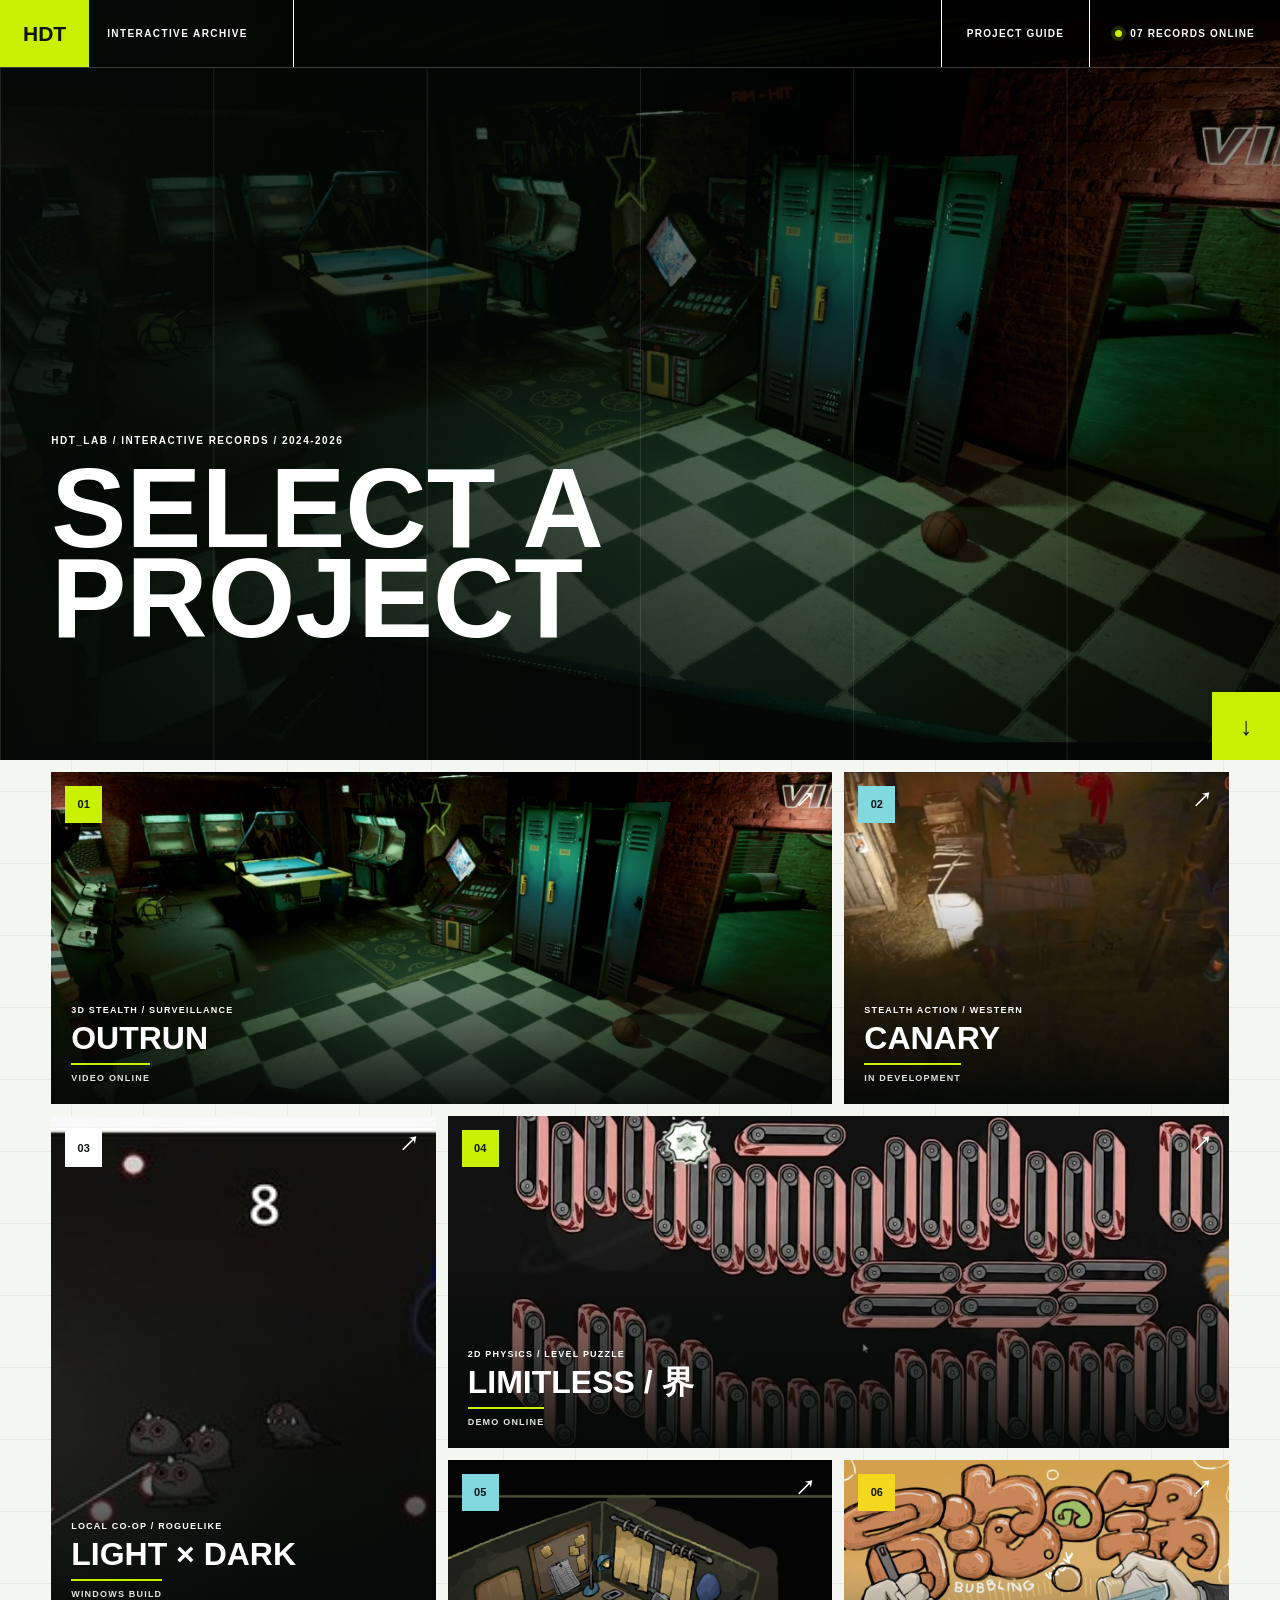
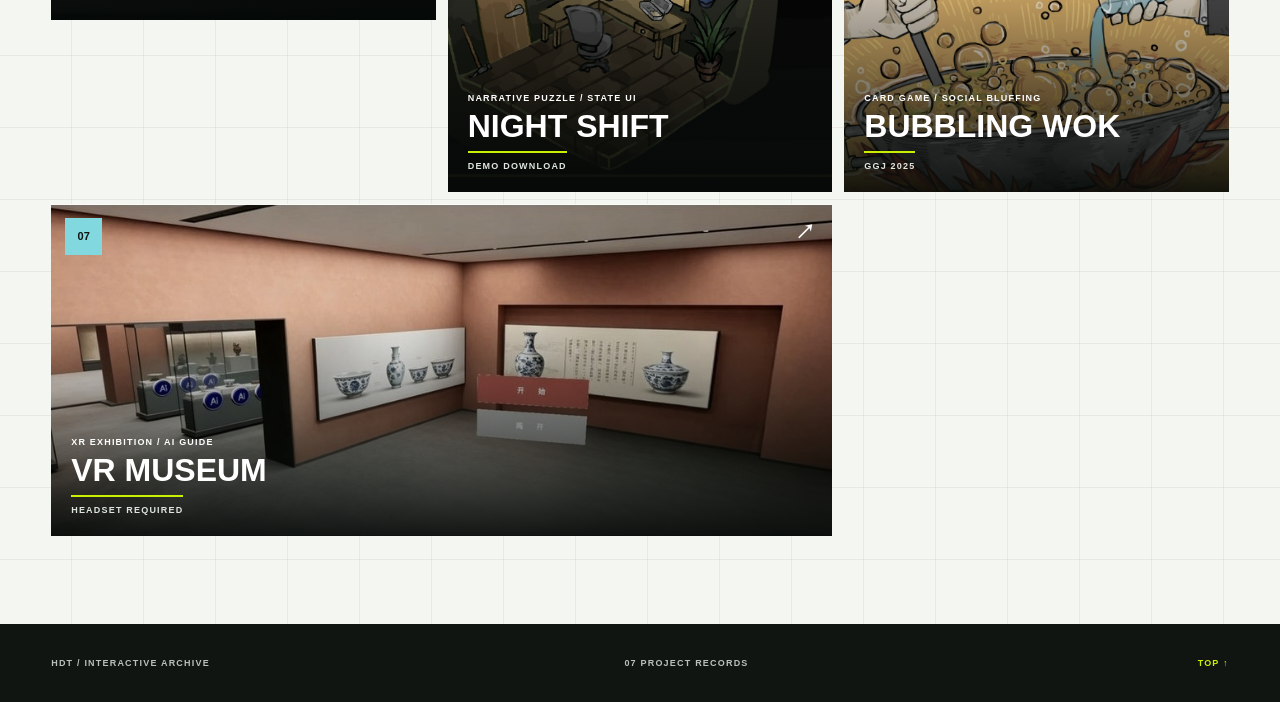
==== index.html @ 9ba07b79 "Publish HDT interactive archive" ====
<!doctype html>
<html lang="zh-CN">
<head>
  <meta charset="utf-8">
  <meta name="viewport" content="width=device-width, initial-scale=1">
  <meta name="description" content="HDT interactive archive - choose a playable system to explore.">
  <title>HDT / Project Guide</title>
  <link rel="stylesheet" href="styles.css">
</head>
<body data-page="guide">
  <header class="site-header" id="top">
    <a class="identity" href="index.html" aria-label="返回项目导览">
      <span class="identity-mark">HDT</span>
      <span class="identity-code">INTERACTIVE ARCHIVE</span>
    </a>
    <button class="menu-button" type="button" aria-label="打开导航" aria-expanded="false" aria-controls="site-nav">☰</button>
    <nav class="site-nav" id="site-nav" aria-label="主导航">
      <a href="#guide">PROJECT GUIDE</a>
      <span class="system-state"><i></i> 07 RECORDS ONLINE</span>
    </nav>
  </header>
  <main>
    <section class="guide-hero" aria-labelledby="guide-title">
      <img src="assets/works/outrun-scene.jpg" alt="OUTRUN 废弃街机厅场景">
      <div class="guide-grid-lines" aria-hidden="true"></div>
      <div class="guide-hero-copy">
        <p>HDT_LAB / INTERACTIVE RECORDS / 2024-2026</p>
        <h1 id="guide-title">SELECT A<br>PROJECT</h1>
      </div>

      <a class="down-link" href="#guide" aria-label="进入项目导览">↓</a>
    </section>
    <section class="guide-section" id="guide" aria-label="项目列表">
      <div class="project-guide" id="project-guide"></div>
    </section>
  </main>
  <footer class="site-footer">
    <span>HDT / INTERACTIVE ARCHIVE</span><span>07 PROJECT RECORDS</span><a href="#top">TOP ↑</a>
  </footer>
  <script src="projects.js"></script>
  <script src="script.js"></script>
</body>
</html>
---- styles.css ----
:root{--paper:#f4f6f1;--white:#fff;--ink:#101512;--muted:#667068;--line:#cdd3cc;--green:#1b8f57;--acid:#c8f000;--yellow:#f4d81f;--cyan:#81d8df;--header:68px;--pad:clamp(20px,4vw,64px)}
*{box-sizing:border-box}html{scroll-behavior:smooth}body{margin:0;color:var(--ink);background:linear-gradient(90deg,transparent calc(100% - 1px),rgba(16,21,18,.055) 1px),linear-gradient(transparent calc(100% - 1px),rgba(16,21,18,.055) 1px),var(--paper);background-size:72px 72px;font-family:"Arial Narrow","Microsoft YaHei",Arial,sans-serif;letter-spacing:0}img,video{display:block;max-width:100%}a{color:inherit;text-decoration:none}button,a{-webkit-tap-highlight-color:transparent}
.site-header{position:fixed;z-index:20;inset:0 0 auto;height:var(--header);display:flex;align-items:stretch;justify-content:space-between;border-bottom:1px solid rgba(255,255,255,.22);color:var(--white);transition:.2s}.site-header.scrolled,.detail-header{color:var(--ink);background:rgba(244,246,241,.94);border-bottom-color:var(--line);backdrop-filter:blur(12px)}.identity{display:flex;align-items:center;min-width:294px;border-right:1px solid currentColor}.identity-mark{height:100%;display:grid;place-items:center;padding:0 23px;color:var(--ink);background:var(--acid);font:900 21px/1 Arial,sans-serif}.identity-code{padding-inline:18px;font:700 10px/1 Arial,sans-serif;letter-spacing:1.4px}.site-nav{display:flex;align-items:stretch}.site-nav>*{display:flex;align-items:center;padding-inline:25px;border-left:1px solid currentColor;font:700 10px/1 Arial,sans-serif;letter-spacing:1.2px}.site-nav a:hover{color:var(--ink);background:var(--acid)}.system-state i{width:7px;aspect-ratio:1;margin-right:8px;border-radius:50%;background:var(--acid);box-shadow:0 0 0 4px rgba(200,240,0,.16)}.menu-button{display:none}
.guide-hero{position:relative;min-height:min(760px,92vh);overflow:hidden;color:var(--white);background:#0d1510}.guide-hero>img{position:absolute;inset:0;width:100%;height:100%;object-fit:cover;object-position:center 58%;filter:saturate(.72) contrast(1.08) brightness(.68)}.guide-hero:after{content:"";position:absolute;inset:0;background:linear-gradient(90deg,rgba(4,11,7,.89),rgba(4,11,7,.48) 48%,rgba(4,11,7,.12) 75%),linear-gradient(0deg,rgba(4,8,6,.65),transparent 45%)}.guide-grid-lines{position:absolute;z-index:1;inset:var(--header) 0 0;background-image:linear-gradient(90deg,rgba(255,255,255,.11) 1px,transparent 1px);background-size:16.666% 100%;pointer-events:none}.guide-hero-copy{position:absolute;z-index:2;left:var(--pad);bottom:clamp(80px,13vh,130px)}.guide-hero-copy p,.guide-heading p,.detail-title p,.detail-story>p{margin:0 0 16px;font:700 10px/1.3 Arial,sans-serif;letter-spacing:1.5px}.guide-hero-copy h1{margin:0;max-width:800px;font:900 clamp(58px,8.8vw,132px)/.8 Arial,sans-serif}.guide-hero-copy>span{display:block;width:fit-content;margin-top:27px;padding:10px 14px;color:var(--ink);background:var(--acid);font-size:13px;font-weight:700}.guide-readout{position:absolute;z-index:3;right:var(--pad);bottom:92px;display:grid;grid-template-columns:auto auto;min-width:228px;border-top:1px solid rgba(255,255,255,.54)}.guide-readout span,.guide-readout strong{padding:11px 0;border-bottom:1px solid rgba(255,255,255,.25);font:700 10px/1 Arial,sans-serif;letter-spacing:1px}.guide-readout strong{text-align:right;color:var(--acid)}.down-link{position:absolute;z-index:3;right:0;bottom:0;width:68px;aspect-ratio:1;display:grid;place-items:center;color:var(--ink);background:var(--acid);font-size:25px}
.guide-section{padding:12px var(--pad) 88px}.guide-heading{display:grid;grid-template-columns:1fr minmax(280px,.75fr);align-items:end;gap:8vw;margin-bottom:46px;padding-bottom:24px;border-bottom:1px solid var(--ink)}.guide-heading h2{margin:0;font-size:clamp(32px,4vw,60px);line-height:1}.guide-heading>p{max-width:480px;margin:0;color:var(--muted);font:400 13px/1.8 inherit;letter-spacing:0}
.project-guide{display:grid;grid-template-columns:repeat(12,minmax(0,1fr));grid-auto-rows:160px;gap:12px}.guide-item{position:relative;grid-column:span 4;grid-row:span 2;overflow:hidden;isolation:isolate;color:var(--white);background:#172019}.guide-item.wide{grid-column:span 8}.guide-item.tall{grid-row:span 3}.guide-item.small{grid-row:span 1}.guide-item:nth-child(4),.guide-item:nth-child(7){grid-column:span 8}.guide-item:nth-child(5),.guide-item:nth-child(6){grid-column:span 4;grid-row:span 2}.guide-item:after{content:"";position:absolute;z-index:-1;inset:0;background:linear-gradient(0deg,rgba(4,8,6,.92),transparent 68%)}.guide-item img{position:absolute;z-index:-2;inset:0;width:100%;height:100%;object-fit:cover;filter:saturate(.72) contrast(1.06);transition:transform .55s,filter .25s}.guide-item:hover img,.guide-item:focus-visible img{transform:scale(1.045);filter:saturate(1) contrast(1.06)}.guide-item:focus-visible{outline:3px solid var(--acid);outline-offset:3px}.guide-index{position:absolute;top:14px;left:14px;display:grid;place-items:center;width:37px;aspect-ratio:1;color:var(--ink);background:var(--acid);font:900 11px/1 Arial,sans-serif}.guide-label{position:absolute;right:20px;bottom:19px;left:20px}.guide-label p,.guide-label span{margin:0;font:700 9px/1.2 Arial,sans-serif;letter-spacing:1.2px}.guide-label h3{margin:7px 0 10px;font:900 clamp(22px,2.5vw,40px)/.95 Arial,sans-serif}.guide-label span{display:inline-block;padding-top:8px;border-top:2px solid var(--acid);color:#dfe5df}.guide-item>b{position:absolute;top:15px;right:17px;font-size:20px}.guide-item.tone-light .guide-index,.guide-item.tone-lab .guide-index{background:var(--cyan)}.guide-item.tone-yellow .guide-index{background:var(--yellow)}.guide-item.tone-acid .guide-index{background:var(--white)}
.site-footer{min-height:78px;display:grid;grid-template-columns:1fr 1fr auto;align-items:center;gap:20px;padding-inline:var(--pad);color:#b9c2ba;background:var(--ink);font:700 9px/1 Arial,sans-serif;letter-spacing:1.2px}.site-footer a{color:var(--acid)}
.detail{background:var(--paper)}.detail-hero{position:relative;height:clamp(520px,78vh,820px);overflow:hidden;color:var(--white);background:#121713}.detail-hero>img{width:100%;height:100%;object-fit:cover;filter:saturate(.8) contrast(1.08)}.detail-shade{position:absolute;inset:0;background:linear-gradient(0deg,rgba(3,7,5,.88),transparent 58%),linear-gradient(90deg,rgba(3,7,5,.33),transparent 50%)}.detail-title{position:absolute;right:var(--pad);bottom:62px;left:var(--pad)}.detail-title h1{margin:0;max-width:1100px;overflow-wrap:anywhere;font:900 clamp(56px,10vw,150px)/.82 Arial,sans-serif}.detail-title>span{position:absolute;right:0;bottom:3px;padding:11px 15px;color:var(--ink);background:var(--acid);font:900 10px/1 Arial,sans-serif;letter-spacing:1px}
.detail-overview{display:grid;grid-template-columns:minmax(0,1.5fr) minmax(330px,.7fr);gap:9vw;padding:90px var(--pad);border-bottom:1px solid var(--line)}.detail-lead{max-width:880px;margin:0;font-size:clamp(30px,4.4vw,66px);font-weight:700;line-height:1.15}.detail-meta dl{margin:0 0 28px}.detail-meta dl>div{display:grid;grid-template-columns:84px 1fr;gap:10px;padding:12px 0;border-bottom:1px solid var(--ink)}.detail-meta dt,.detail-meta dd,.detail-meta li{margin:0;font:700 10px/1.35 Arial,sans-serif;letter-spacing:1px}.detail-meta dd{text-align:right}.detail-meta ul{display:flex;flex-wrap:wrap;gap:6px;margin:0;padding:0;list-style:none}.detail-meta li{padding:8px 10px;background:var(--acid)}
.detail-story{display:grid;grid-template-columns:minmax(160px,.5fr) minmax(0,1.5fr);gap:8vw;padding:100px var(--pad) 110px}.detail-story>p{padding-top:10px;color:var(--green)}.detail-story h2{margin:0 0 28px;font-size:clamp(35px,5vw,74px);line-height:1}.detail-story div>p{max-width:850px;margin:0;color:#39433c;font-size:clamp(17px,1.6vw,23px);line-height:1.9}.detail-action{display:inline-flex;align-items:center;min-height:48px;margin-top:34px;padding:0 19px;color:var(--white);background:var(--ink);border-left:6px solid var(--acid);font:800 11px/1 Arial,sans-serif;letter-spacing:1px}.detail-action:hover{color:var(--ink);background:var(--acid)}
.detail-media{margin:0;padding:0 var(--pad) 85px}.detail-media img,.detail-media video{width:100%;max-height:82vh;object-fit:contain;background:#090c0a}.detail-media figcaption{padding:13px 0;border-bottom:1px solid var(--ink);font:700 9px/1 Arial,sans-serif;letter-spacing:1.3px}.record-nav{display:grid;grid-template-columns:1fr 200px 1fr;min-height:170px;color:var(--white);background:var(--ink)}.record-nav a{display:flex;flex-direction:column;justify-content:center;gap:13px;min-width:0;padding:28px var(--pad);border-right:1px solid #465048}.record-nav a:last-child{align-items:flex-end;border-right:0;text-align:right}.record-nav a:nth-child(2){align-items:center;padding-inline:16px;color:var(--ink);background:var(--acid);text-align:center}.record-nav span{color:#a4afa6;font:700 9px/1 Arial,sans-serif;letter-spacing:1.2px}.record-nav strong{max-width:100%;overflow-wrap:anywhere;font:900 clamp(18px,2.3vw,36px)/1 Arial,sans-serif}.record-nav a:hover strong{color:var(--acid)}.record-nav a:nth-child(2):hover strong{color:var(--ink)}
.not-found{min-height:100vh;display:grid;place-content:center;padding:100px 20px;text-align:center}.not-found h1{margin:20px 0;font:900 clamp(100px,20vw,260px)/.8 Arial,sans-serif}.not-found p,.not-found a{font:800 11px/1 Arial,sans-serif;letter-spacing:1.2px}.not-found a{color:var(--green)}
@media(max-width:900px){.system-state{display:none}.project-guide{grid-template-columns:repeat(8,minmax(0,1fr))}.guide-item,.guide-item.tall,.guide-item.small,.guide-item:nth-child(5),.guide-item:nth-child(6){grid-column:span 4;grid-row:span 2}.guide-item.wide,.guide-item:nth-child(4),.guide-item:nth-child(7){grid-column:span 8}.detail-overview{grid-template-columns:1fr;gap:60px}.detail-meta{max-width:520px}}
@media(max-width:620px){:root{--header:58px;--pad:18px}.identity{min-width:0;border-right:0}.identity-mark{padding-inline:18px;font-size:18px}.identity-code{padding-inline:12px;font-size:8px;letter-spacing:1px}.menu-button{display:grid;place-items:center;width:58px;padding:0;border:0;border-left:1px solid currentColor;color:inherit;background:transparent;font-size:22px}.site-nav{position:absolute;top:100%;right:0;left:0;display:none;color:var(--ink);background:var(--paper);border-bottom:1px solid var(--ink)}.site-nav.open{display:block}.site-nav>*{min-height:54px;border:0;padding-inline:18px}.guide-hero{min-height:min(660px,88vh)}.guide-hero>img{object-position:57% center}.guide-grid-lines{background-size:33.333% 100%}.guide-hero-copy{right:18px;bottom:115px}.guide-hero-copy h1{width:100%;font-size:clamp(52px,17vw,66px)}.guide-hero-copy>span{max-width:calc(100vw - 36px);font-size:11px}.guide-readout{right:18px;bottom:18px;left:18px;min-width:0;grid-template-columns:repeat(3,1fr)}.guide-readout span,.guide-readout strong{padding:8px 0;border-bottom:0;font-size:8px}.guide-readout strong{grid-row:2;text-align:left}.down-link{display:none}.guide-section{padding-top:10px;padding-bottom:70px}.guide-heading{grid-template-columns:1fr;gap:20px;margin-bottom:24px}.guide-heading h2{font-size:38px}.project-guide{grid-template-columns:1fr;grid-auto-rows:auto;gap:10px}.guide-item,.guide-item.wide,.guide-item.tall,.guide-item.small,.guide-item:nth-child(4),.guide-item:nth-child(5),.guide-item:nth-child(6),.guide-item:nth-child(7){grid-column:1;grid-row:auto;aspect-ratio:4/3}.guide-item:nth-child(3n+2){aspect-ratio:1}.guide-label{right:15px;bottom:15px;left:15px}.guide-label h3{font-size:clamp(25px,9vw,35px)}.site-footer{grid-template-columns:1fr auto;min-height:68px}.site-footer span:nth-child(2){display:none}.detail-hero{height:min(650px,78vh);min-height:500px}.detail-title{bottom:38px}.detail-title h1{padding-bottom:55px;font-size:clamp(49px,17vw,72px)}.detail-title>span{right:auto;bottom:0;left:0;font-size:9px}.detail-overview{gap:46px;padding-top:60px;padding-bottom:60px}.detail-lead{font-size:31px;line-height:1.25}.detail-story{grid-template-columns:1fr;gap:24px;padding-top:64px;padding-bottom:72px}.detail-story h2{font-size:39px}.detail-story div>p{font-size:16px;line-height:1.85}.detail-media{padding-bottom:56px}.detail-media img,.detail-media video{max-height:none}.record-nav{grid-template-columns:1fr 72px 1fr;min-height:120px}.record-nav a{gap:9px;padding:18px 13px}.record-nav a:nth-child(2){padding-inline:8px}.record-nav span{font-size:7px}.record-nav strong{font-size:14px}}
@media(prefers-reduced-motion:reduce){html{scroll-behavior:auto}*,*:before,*:after{transition-duration:.01ms!important}}
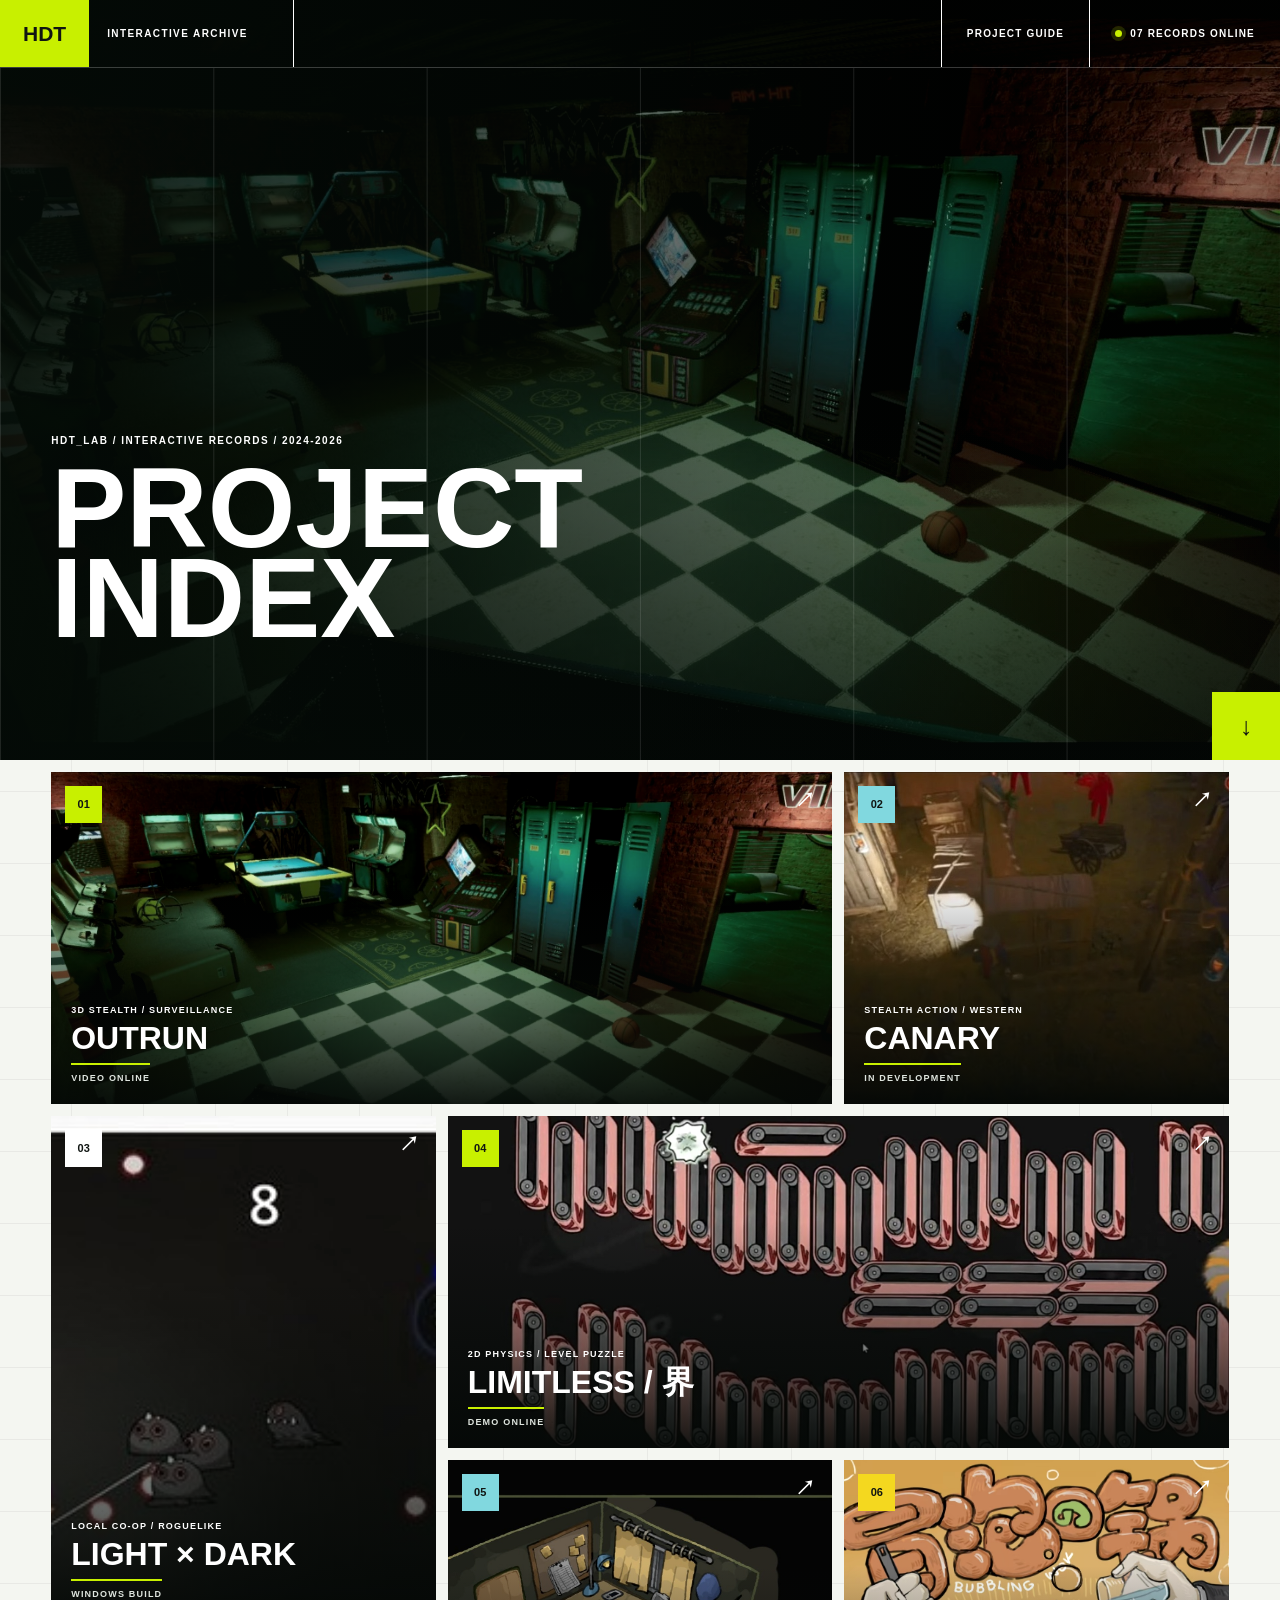
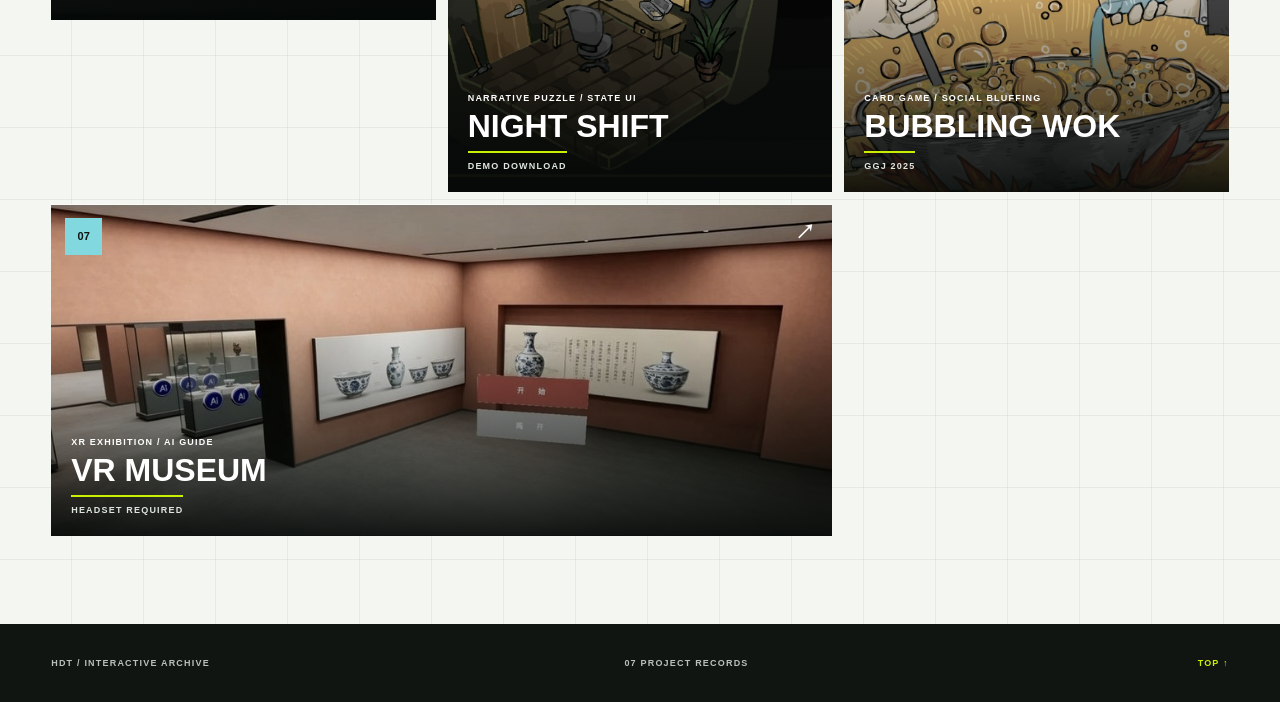
==== commit 2e830b77: "Refine project copy and detail pages" ====
--- a/index.html
+++ b/index.html
@@ -3,7 +3,7 @@
 <head>
   <meta charset="utf-8">
   <meta name="viewport" content="width=device-width, initial-scale=1">
-  <meta name="description" content="HDT interactive archive - choose a playable system to explore.">
+  <meta name="description" content="HDT interactive project index.">
   <title>HDT / Project Guide</title>
   <link rel="stylesheet" href="styles.css">
 </head>
@@ -25,7 +25,7 @@
       <div class="guide-grid-lines" aria-hidden="true"></div>
       <div class="guide-hero-copy">
         <p>HDT_LAB / INTERACTIVE RECORDS / 2024-2026</p>
-        <h1 id="guide-title">SELECT A<br>PROJECT</h1>
+        <h1 id="guide-title">PROJECT<br>INDEX</h1>
       </div>
 
       <a class="down-link" href="#guide" aria-label="进入项目导览">↓</a>
--- a/styles.css
+++ b/styles.css
@@ -7,9 +7,9 @@
 .site-footer{min-height:78px;display:grid;grid-template-columns:1fr 1fr auto;align-items:center;gap:20px;padding-inline:var(--pad);color:#b9c2ba;background:var(--ink);font:700 9px/1 Arial,sans-serif;letter-spacing:1.2px}.site-footer a{color:var(--acid)}
 .detail{background:var(--paper)}.detail-hero{position:relative;height:clamp(520px,78vh,820px);overflow:hidden;color:var(--white);background:#121713}.detail-hero>img{width:100%;height:100%;object-fit:cover;filter:saturate(.8) contrast(1.08)}.detail-shade{position:absolute;inset:0;background:linear-gradient(0deg,rgba(3,7,5,.88),transparent 58%),linear-gradient(90deg,rgba(3,7,5,.33),transparent 50%)}.detail-title{position:absolute;right:var(--pad);bottom:62px;left:var(--pad)}.detail-title h1{margin:0;max-width:1100px;overflow-wrap:anywhere;font:900 clamp(56px,10vw,150px)/.82 Arial,sans-serif}.detail-title>span{position:absolute;right:0;bottom:3px;padding:11px 15px;color:var(--ink);background:var(--acid);font:900 10px/1 Arial,sans-serif;letter-spacing:1px}
 .detail-overview{display:grid;grid-template-columns:minmax(0,1.5fr) minmax(330px,.7fr);gap:9vw;padding:90px var(--pad);border-bottom:1px solid var(--line)}.detail-lead{max-width:880px;margin:0;font-size:clamp(30px,4.4vw,66px);font-weight:700;line-height:1.15}.detail-meta dl{margin:0 0 28px}.detail-meta dl>div{display:grid;grid-template-columns:84px 1fr;gap:10px;padding:12px 0;border-bottom:1px solid var(--ink)}.detail-meta dt,.detail-meta dd,.detail-meta li{margin:0;font:700 10px/1.35 Arial,sans-serif;letter-spacing:1px}.detail-meta dd{text-align:right}.detail-meta ul{display:flex;flex-wrap:wrap;gap:6px;margin:0;padding:0;list-style:none}.detail-meta li{padding:8px 10px;background:var(--acid)}
-.detail-story{display:grid;grid-template-columns:minmax(160px,.5fr) minmax(0,1.5fr);gap:8vw;padding:100px var(--pad) 110px}.detail-story>p{padding-top:10px;color:var(--green)}.detail-story h2{margin:0 0 28px;font-size:clamp(35px,5vw,74px);line-height:1}.detail-story div>p{max-width:850px;margin:0;color:#39433c;font-size:clamp(17px,1.6vw,23px);line-height:1.9}.detail-action{display:inline-flex;align-items:center;min-height:48px;margin-top:34px;padding:0 19px;color:var(--white);background:var(--ink);border-left:6px solid var(--acid);font:800 11px/1 Arial,sans-serif;letter-spacing:1px}.detail-action:hover{color:var(--ink);background:var(--acid)}
+.detail-story{padding:84px var(--pad) 96px}.detail-story>div{max-width:980px;margin-left:auto}.detail-story div>p{margin:0;color:#28322b;font-size:clamp(18px,1.65vw,24px);line-height:1.85}.detail-action{display:inline-flex;align-items:center;min-height:48px;margin-top:34px;padding:0 19px;color:var(--white);background:var(--ink);border-left:6px solid var(--acid);font:800 11px/1 Arial,sans-serif;letter-spacing:1px}.detail-action:hover{color:var(--ink);background:var(--acid)}
 .detail-media{margin:0;padding:0 var(--pad) 85px}.detail-media img,.detail-media video{width:100%;max-height:82vh;object-fit:contain;background:#090c0a}.detail-media figcaption{padding:13px 0;border-bottom:1px solid var(--ink);font:700 9px/1 Arial,sans-serif;letter-spacing:1.3px}.record-nav{display:grid;grid-template-columns:1fr 200px 1fr;min-height:170px;color:var(--white);background:var(--ink)}.record-nav a{display:flex;flex-direction:column;justify-content:center;gap:13px;min-width:0;padding:28px var(--pad);border-right:1px solid #465048}.record-nav a:last-child{align-items:flex-end;border-right:0;text-align:right}.record-nav a:nth-child(2){align-items:center;padding-inline:16px;color:var(--ink);background:var(--acid);text-align:center}.record-nav span{color:#a4afa6;font:700 9px/1 Arial,sans-serif;letter-spacing:1.2px}.record-nav strong{max-width:100%;overflow-wrap:anywhere;font:900 clamp(18px,2.3vw,36px)/1 Arial,sans-serif}.record-nav a:hover strong{color:var(--acid)}.record-nav a:nth-child(2):hover strong{color:var(--ink)}
 .not-found{min-height:100vh;display:grid;place-content:center;padding:100px 20px;text-align:center}.not-found h1{margin:20px 0;font:900 clamp(100px,20vw,260px)/.8 Arial,sans-serif}.not-found p,.not-found a{font:800 11px/1 Arial,sans-serif;letter-spacing:1.2px}.not-found a{color:var(--green)}
 @media(max-width:900px){.system-state{display:none}.project-guide{grid-template-columns:repeat(8,minmax(0,1fr))}.guide-item,.guide-item.tall,.guide-item.small,.guide-item:nth-child(5),.guide-item:nth-child(6){grid-column:span 4;grid-row:span 2}.guide-item.wide,.guide-item:nth-child(4),.guide-item:nth-child(7){grid-column:span 8}.detail-overview{grid-template-columns:1fr;gap:60px}.detail-meta{max-width:520px}}
-@media(max-width:620px){:root{--header:58px;--pad:18px}.identity{min-width:0;border-right:0}.identity-mark{padding-inline:18px;font-size:18px}.identity-code{padding-inline:12px;font-size:8px;letter-spacing:1px}.menu-button{display:grid;place-items:center;width:58px;padding:0;border:0;border-left:1px solid currentColor;color:inherit;background:transparent;font-size:22px}.site-nav{position:absolute;top:100%;right:0;left:0;display:none;color:var(--ink);background:var(--paper);border-bottom:1px solid var(--ink)}.site-nav.open{display:block}.site-nav>*{min-height:54px;border:0;padding-inline:18px}.guide-hero{min-height:min(660px,88vh)}.guide-hero>img{object-position:57% center}.guide-grid-lines{background-size:33.333% 100%}.guide-hero-copy{right:18px;bottom:115px}.guide-hero-copy h1{width:100%;font-size:clamp(52px,17vw,66px)}.guide-hero-copy>span{max-width:calc(100vw - 36px);font-size:11px}.guide-readout{right:18px;bottom:18px;left:18px;min-width:0;grid-template-columns:repeat(3,1fr)}.guide-readout span,.guide-readout strong{padding:8px 0;border-bottom:0;font-size:8px}.guide-readout strong{grid-row:2;text-align:left}.down-link{display:none}.guide-section{padding-top:10px;padding-bottom:70px}.guide-heading{grid-template-columns:1fr;gap:20px;margin-bottom:24px}.guide-heading h2{font-size:38px}.project-guide{grid-template-columns:1fr;grid-auto-rows:auto;gap:10px}.guide-item,.guide-item.wide,.guide-item.tall,.guide-item.small,.guide-item:nth-child(4),.guide-item:nth-child(5),.guide-item:nth-child(6),.guide-item:nth-child(7){grid-column:1;grid-row:auto;aspect-ratio:4/3}.guide-item:nth-child(3n+2){aspect-ratio:1}.guide-label{right:15px;bottom:15px;left:15px}.guide-label h3{font-size:clamp(25px,9vw,35px)}.site-footer{grid-template-columns:1fr auto;min-height:68px}.site-footer span:nth-child(2){display:none}.detail-hero{height:min(650px,78vh);min-height:500px}.detail-title{bottom:38px}.detail-title h1{padding-bottom:55px;font-size:clamp(49px,17vw,72px)}.detail-title>span{right:auto;bottom:0;left:0;font-size:9px}.detail-overview{gap:46px;padding-top:60px;padding-bottom:60px}.detail-lead{font-size:31px;line-height:1.25}.detail-story{grid-template-columns:1fr;gap:24px;padding-top:64px;padding-bottom:72px}.detail-story h2{font-size:39px}.detail-story div>p{font-size:16px;line-height:1.85}.detail-media{padding-bottom:56px}.detail-media img,.detail-media video{max-height:none}.record-nav{grid-template-columns:1fr 72px 1fr;min-height:120px}.record-nav a{gap:9px;padding:18px 13px}.record-nav a:nth-child(2){padding-inline:8px}.record-nav span{font-size:7px}.record-nav strong{font-size:14px}}
+@media(max-width:620px){:root{--header:58px;--pad:18px}.identity{min-width:0;border-right:0}.identity-mark{padding-inline:18px;font-size:18px}.identity-code{padding-inline:12px;font-size:8px;letter-spacing:1px}.menu-button{display:grid;place-items:center;width:58px;padding:0;border:0;border-left:1px solid currentColor;color:inherit;background:transparent;font-size:22px}.site-nav{position:absolute;top:100%;right:0;left:0;display:none;color:var(--ink);background:var(--paper);border-bottom:1px solid var(--ink)}.site-nav.open{display:block}.site-nav>*{min-height:54px;border:0;padding-inline:18px}.guide-hero{min-height:min(660px,88vh)}.guide-hero>img{object-position:57% center}.guide-grid-lines{background-size:33.333% 100%}.guide-hero-copy{right:18px;bottom:115px}.guide-hero-copy h1{width:100%;font-size:clamp(52px,17vw,66px)}.guide-hero-copy>span{max-width:calc(100vw - 36px);font-size:11px}.guide-readout{right:18px;bottom:18px;left:18px;min-width:0;grid-template-columns:repeat(3,1fr)}.guide-readout span,.guide-readout strong{padding:8px 0;border-bottom:0;font-size:8px}.guide-readout strong{grid-row:2;text-align:left}.down-link{display:none}.guide-section{padding-top:10px;padding-bottom:70px}.guide-heading{grid-template-columns:1fr;gap:20px;margin-bottom:24px}.guide-heading h2{font-size:38px}.project-guide{grid-template-columns:1fr;grid-auto-rows:auto;gap:10px}.guide-item,.guide-item.wide,.guide-item.tall,.guide-item.small,.guide-item:nth-child(4),.guide-item:nth-child(5),.guide-item:nth-child(6),.guide-item:nth-child(7){grid-column:1;grid-row:auto;aspect-ratio:4/3}.guide-item:nth-child(3n+2){aspect-ratio:1}.guide-label{right:15px;bottom:15px;left:15px}.guide-label h3{font-size:clamp(25px,9vw,35px)}.site-footer{grid-template-columns:1fr auto;min-height:68px}.site-footer span:nth-child(2){display:none}.detail-hero{height:min(650px,78vh);min-height:500px}.detail-title{bottom:38px}.detail-title h1{padding-bottom:55px;font-size:clamp(49px,17vw,72px)}.detail-title>span{right:auto;bottom:0;left:0;font-size:9px}.detail-overview{gap:46px;padding-top:60px;padding-bottom:60px}.detail-lead{font-size:31px;line-height:1.25}.detail-story{padding-top:58px;padding-bottom:66px}.detail-story>div{margin-left:0}.detail-story div>p{font-size:16px;line-height:1.8}.detail-media{padding-bottom:56px}.detail-media img,.detail-media video{max-height:none}.record-nav{grid-template-columns:1fr 72px 1fr;min-height:120px}.record-nav a{gap:9px;padding:18px 13px}.record-nav a:nth-child(2){padding-inline:8px}.record-nav span{font-size:7px}.record-nav strong{font-size:14px}}
 @media(prefers-reduced-motion:reduce){html{scroll-behavior:auto}*,*:before,*:after{transition-duration:.01ms!important}}
